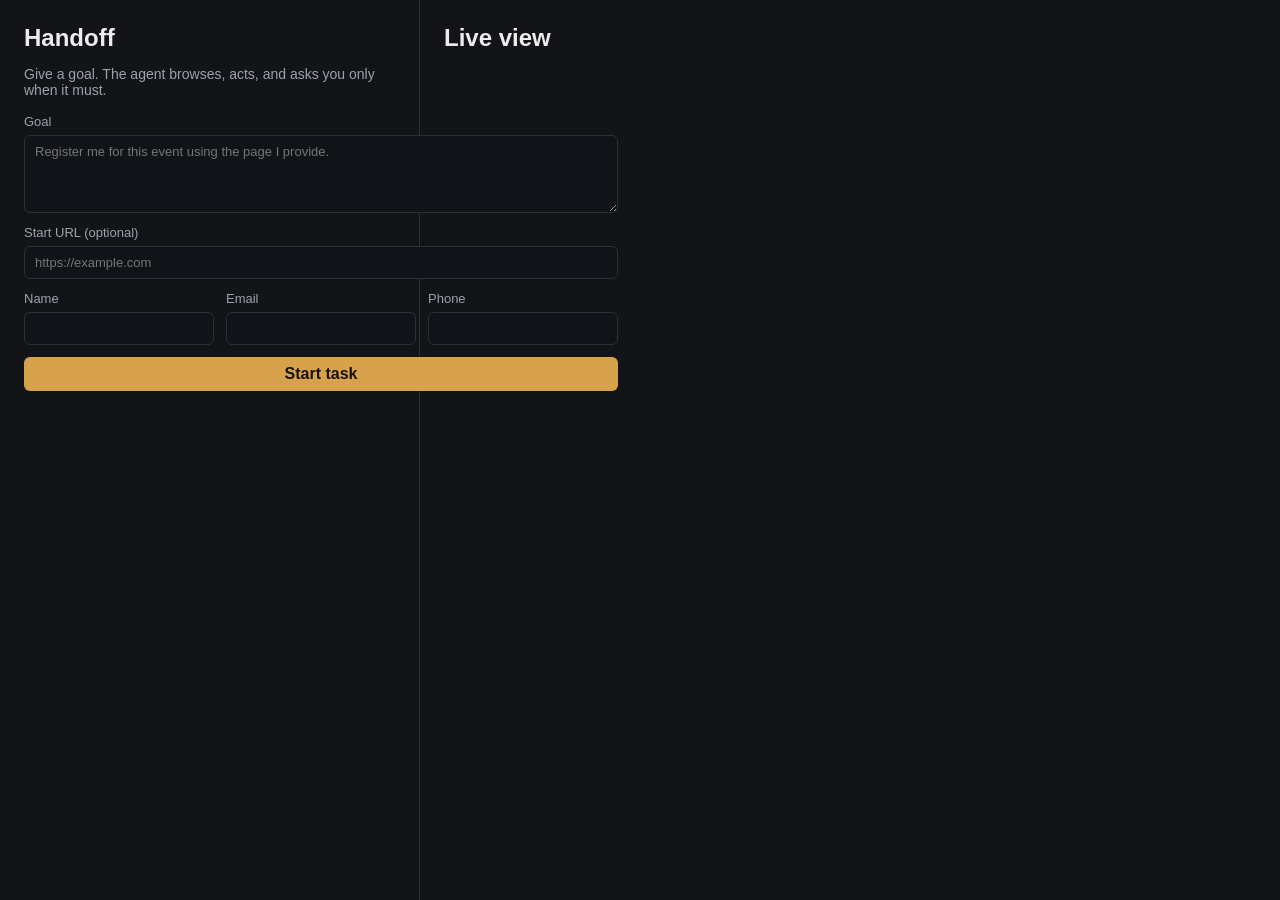
==== static/index.html @ 45ce6788 "Initial Handoff agent implementation" ====
<!DOCTYPE html>
<html lang="en">
  <head>
    <meta charset="utf-8" />
    <meta name="viewport" content="width=device-width, initial-scale=1" />
    <title>Handoff</title>
    <link rel="stylesheet" href="/static/styles.css" />
  </head>
  <body>
    <main class="layout">
      <section class="panel">
        <h1>Handoff</h1>
        <p class="lede">Give a goal. The agent browses, acts, and asks you only when it must.</p>
        <form id="start-form">
          <label>
            Goal
            <textarea id="goal" required rows="4" placeholder="Register me for this event using the page I provide."></textarea>
          </label>
          <label>
            Start URL (optional)
            <input id="start-url" type="url" placeholder="https://example.com" />
          </label>
          <div class="row">
            <label>Name <input id="name" autocomplete="name" /></label>
            <label>Email <input id="email" type="email" autocomplete="email" /></label>
            <label>Phone <input id="phone" autocomplete="tel" /></label>
          </div>
          <button type="submit" id="start-btn">Start task</button>
        </form>
        <p id="meta" class="meta"></p>
        <div id="gate" class="gate hidden"></div>
      </section>
      <section class="panel">
        <h2>Live view</h2>
        <img id="shot" alt="Current page screenshot" class="shot hidden" />
        <ol id="log" class="log"></ol>
      </section>
    </main>
    <script src="/static/app.js"></script>
  </body>
</html>
---- static/styles.css ----
:root {
  color-scheme: dark;
  --bg: #121418;
  --panel: #1b1e24;
  --text: #ececec;
  --muted: #9aa3ad;
  --line: #2a3038;
  --accent: #d8a24d;
  --danger: #d46a6a;
  --ok: #6fbf8a;
  font-family: "IBM Plex Sans", "Segoe UI", sans-serif;
}

* { box-sizing: border-box; }
body {
  margin: 0;
  background: var(--bg);
  color: var(--text);
}
.layout {
  display: grid;
  grid-template-columns: minmax(280px, 420px) 1fr;
  min-height: 100vh;
}
.panel {
  padding: 24px;
  border-right: 1px solid var(--line);
}
.panel:last-child { border-right: 0; }
h1, h2 { margin: 0 0 8px; font-weight: 600; }
.lede, .meta { color: var(--muted); font-size: 14px; }
form, .gate { display: grid; gap: 12px; margin-top: 16px; }
label { display: grid; gap: 6px; font-size: 13px; color: var(--muted); }
input, textarea, button {
  font: inherit;
  color: var(--text);
  background: #101317;
  border: 1px solid var(--line);
  border-radius: 6px;
  padding: 8px 10px;
}
.row { display: grid; grid-template-columns: 1fr; gap: 12px; }
button {
  background: var(--accent);
  color: #16120a;
  border: 0;
  font-weight: 600;
  cursor: pointer;
}
button.secondary { background: transparent; color: var(--text); border: 1px solid var(--line); }
.hidden { display: none !important; }
.shot {
  width: 100%;
  max-height: 320px;
  object-fit: contain;
  background: #0b0d10;
  border: 1px solid var(--line);
  border-radius: 6px;
}
.log {
  list-style: none;
  padding: 0;
  margin: 16px 0 0;
  display: grid;
  gap: 8px;
}
.log li {
  padding: 10px;
  border: 1px solid var(--line);
  border-radius: 6px;
  background: var(--panel);
  font-size: 13px;
  white-space: pre-wrap;
}
.log .ok { border-color: var(--ok); }
.log .fail { border-color: var(--danger); }
.log .pause { border-color: var(--accent); }
.gate {
  padding: 12px;
  border: 1px solid var(--accent);
  border-radius: 6px;
}
@media (min-width: 800px) {
  .row { grid-template-columns: 1fr 1fr 1fr; }
}
@media (max-width: 860px) {
  .layout { grid-template-columns: 1fr; }
}
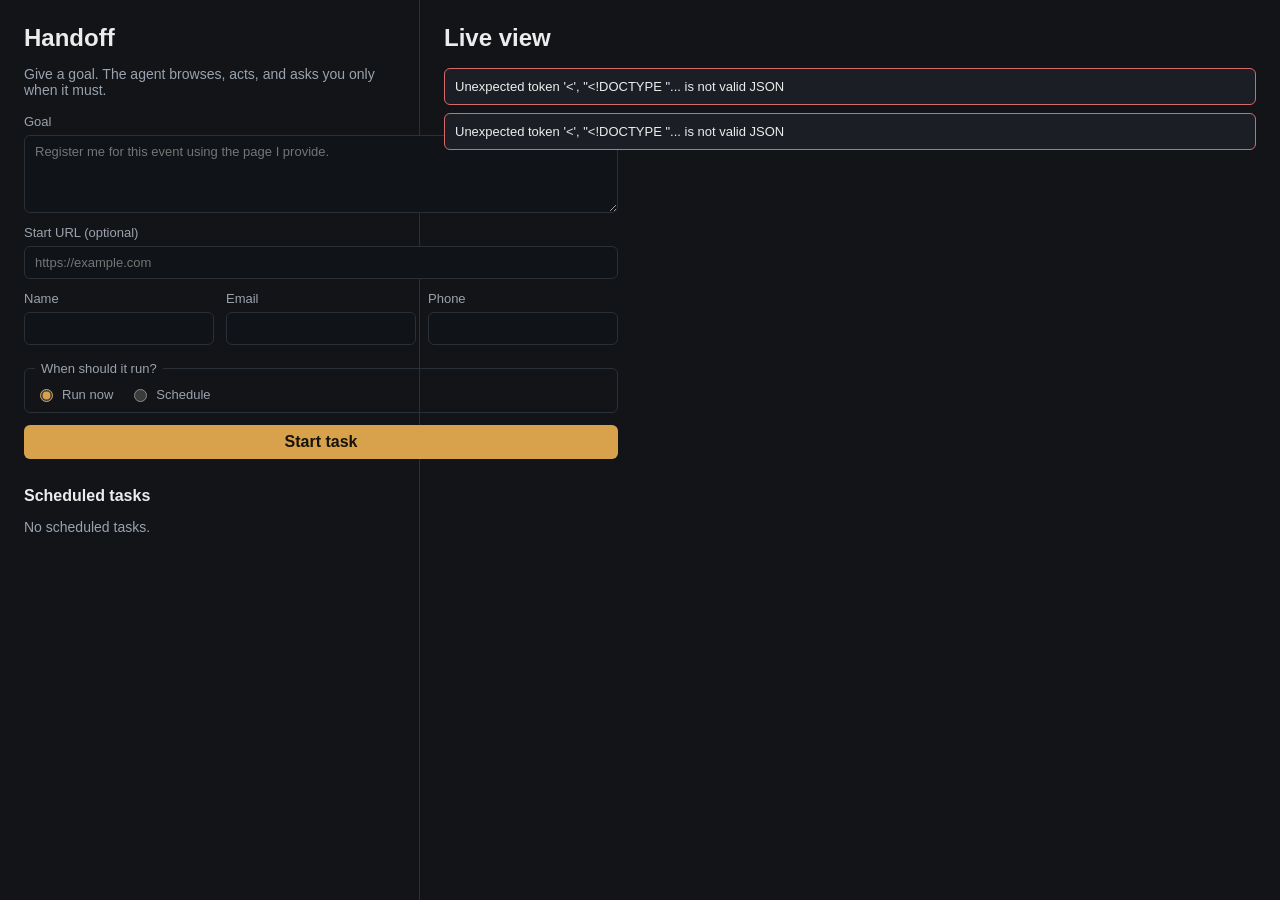
==== commit b55a3fae: "Fix scheduled task execution and UI updates" ====
--- a/static/index.html
+++ b/static/index.html
@@ -25,10 +25,31 @@
             <label>Email <input id="email" type="email" autocomplete="email" /></label>
             <label>Phone <input id="phone" autocomplete="tel" /></label>
           </div>
+          <fieldset class="mode-picker">
+            <legend>When should it run?</legend>
+            <label class="choice">
+              <input type="radio" name="run-mode" value="now" checked />
+              Run now
+            </label>
+            <label class="choice">
+              <input type="radio" name="run-mode" value="schedule" />
+              Schedule
+            </label>
+          </fieldset>
+          <label id="schedule-field" class="hidden">
+            Date and time
+            <input id="run-at" type="datetime-local" />
+            <span class="field-help">Uses your local time.</span>
+          </label>
           <button type="submit" id="start-btn">Start task</button>
         </form>
         <p id="meta" class="meta"></p>
         <div id="gate" class="gate hidden"></div>
+        <section class="scheduled-section" aria-labelledby="scheduled-heading">
+          <h2 id="scheduled-heading">Scheduled tasks</h2>
+          <p id="scheduled-empty" class="meta">No scheduled tasks.</p>
+          <ul id="scheduled-list" class="scheduled-list"></ul>
+        </section>
       </section>
       <section class="panel">
         <h2>Live view</h2>
@@ -36,6 +57,6 @@
         <ol id="log" class="log"></ol>
       </section>
     </main>
-    <script src="/static/app.js"></script>
+    <script src="/static/app.js?v=2"></script>
   </body>
 </html>
--- a/static/styles.css
+++ b/static/styles.css
@@ -39,6 +39,26 @@
   border-radius: 6px;
   padding: 8px 10px;
 }
+fieldset.mode-picker {
+  display: flex;
+  gap: 16px;
+  margin: 4px 0 0;
+  padding: 10px;
+  border: 1px solid var(--line);
+  border-radius: 6px;
+}
+fieldset.mode-picker legend {
+  padding: 0 6px;
+  color: var(--muted);
+  font-size: 13px;
+}
+.choice {
+  display: flex;
+  align-items: center;
+  gap: 6px;
+}
+.choice input { accent-color: var(--accent); }
+.field-help { color: var(--muted); font-size: 12px; }
 .row { display: grid; grid-template-columns: 1fr; gap: 12px; }
 button {
   background: var(--accent);
@@ -80,6 +100,40 @@
   border: 1px solid var(--accent);
   border-radius: 6px;
 }
+.scheduled-section {
+  margin-top: 28px;
+}
+.scheduled-section h2 {
+  font-size: 16px;
+}
+.scheduled-list {
+  display: grid;
+  gap: 8px;
+  list-style: none;
+  margin: 12px 0 0;
+  padding: 0;
+}
+.scheduled-item {
+  display: flex;
+  align-items: center;
+  justify-content: space-between;
+  gap: 12px;
+  padding: 10px;
+  border: 1px solid var(--line);
+  border-radius: 6px;
+  background: var(--panel);
+  font-size: 13px;
+}
+.scheduled-time {
+  display: block;
+  margin-top: 4px;
+  color: var(--muted);
+}
+.scheduled-item button {
+  flex: 0 0 auto;
+  padding: 6px 9px;
+  font-size: 12px;
+}
 @media (min-width: 800px) {
   .row { grid-template-columns: 1fr 1fr 1fr; }
 }
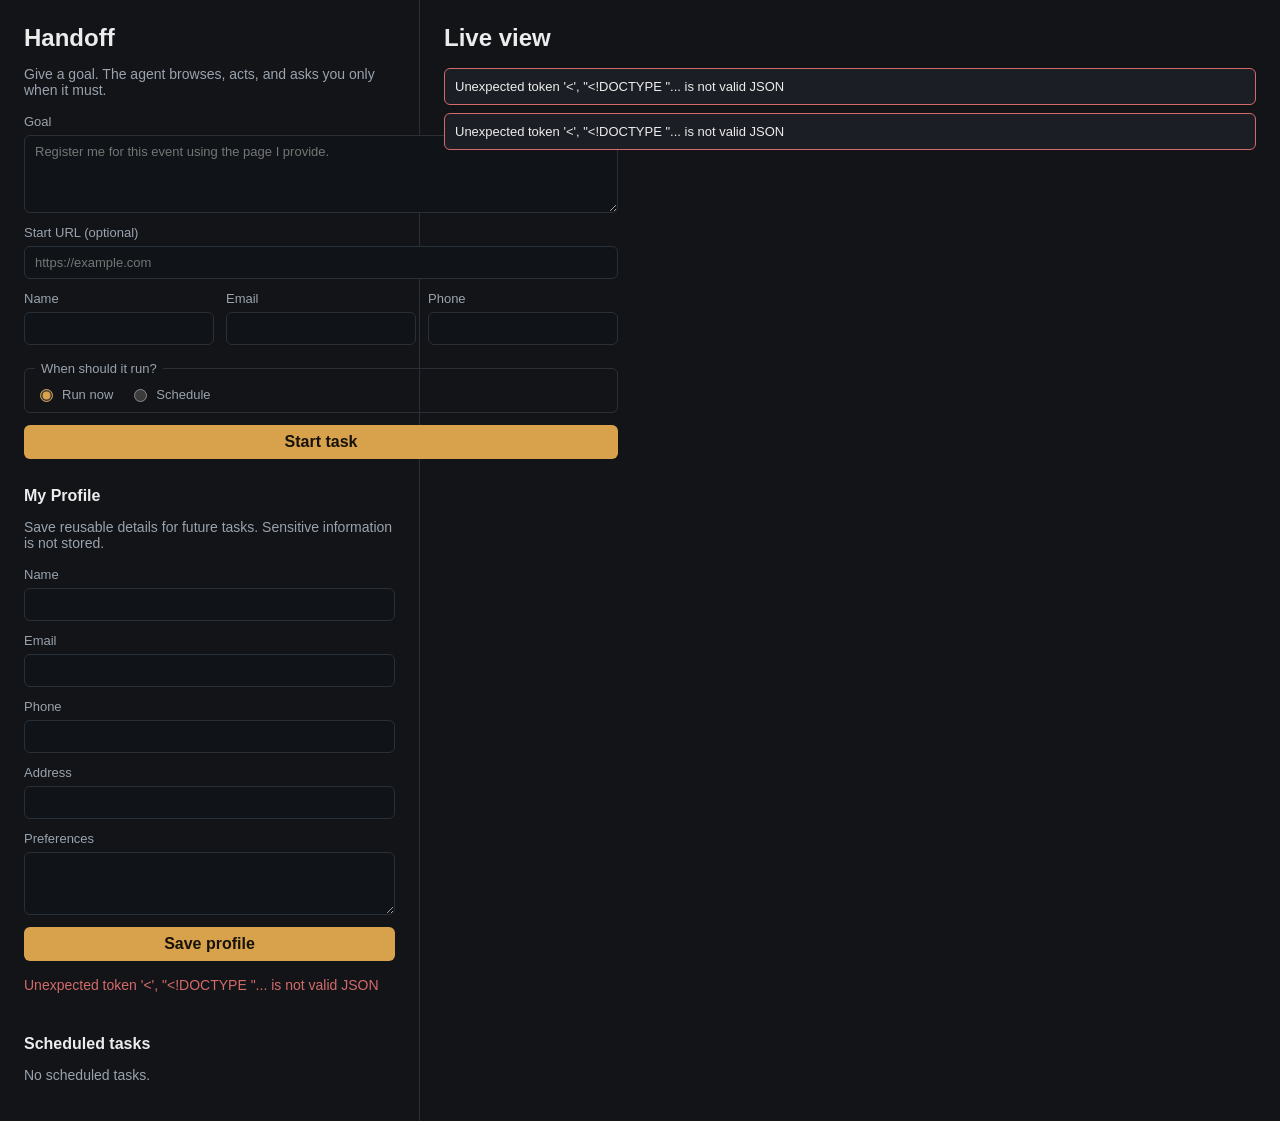
==== commit 542b82d5: "persistent reusable user profile" ====
--- a/static/index.html
+++ b/static/index.html
@@ -40,9 +40,31 @@
             Date and time
             <input id="run-at" type="datetime-local" />
             <span class="field-help">Uses your local time.</span>
+            <span>
+              Recurrence
+              <select id="recurrence">
+                <option value="none" selected>Once</option>
+                <option value="daily">Daily</option>
+                <option value="weekly">Weekly</option>
+                <option value="monthly">Monthly</option>
+              </select>
+            </span>
           </label>
           <button type="submit" id="start-btn">Start task</button>
         </form>
+        <section class="scheduled-section" aria-labelledby="profile-heading">
+          <h2 id="profile-heading">My Profile</h2>
+          <p class="meta">Save reusable details for future tasks. Sensitive information is not stored.</p>
+          <form id="profile-form">
+            <label>Name <input id="profile-name" autocomplete="name" /></label>
+            <label>Email <input id="profile-email" type="email" autocomplete="email" /></label>
+            <label>Phone <input id="profile-phone" autocomplete="tel" /></label>
+            <label>Address <input id="profile-address" autocomplete="street-address" /></label>
+            <label>Preferences <textarea id="profile-preferences" rows="3"></textarea></label>
+            <button type="submit" id="profile-save">Save profile</button>
+            <p id="profile-status" class="meta" role="status"></p>
+          </form>
+        </section>
         <p id="meta" class="meta"></p>
         <div id="gate" class="gate hidden"></div>
         <section class="scheduled-section" aria-labelledby="scheduled-heading">
@@ -57,6 +79,6 @@
         <ol id="log" class="log"></ol>
       </section>
     </main>
-    <script src="/static/app.js?v=2"></script>
+    <script src="/static/app.js?v=3"></script>
   </body>
 </html>
--- a/static/styles.css
+++ b/static/styles.css
@@ -129,6 +129,11 @@
   margin-top: 4px;
   color: var(--muted);
 }
+.scheduled-error {
+  display: block;
+  margin-top: 4px;
+  color: var(--danger);
+}
 .scheduled-item button {
   flex: 0 0 auto;
   padding: 6px 9px;
